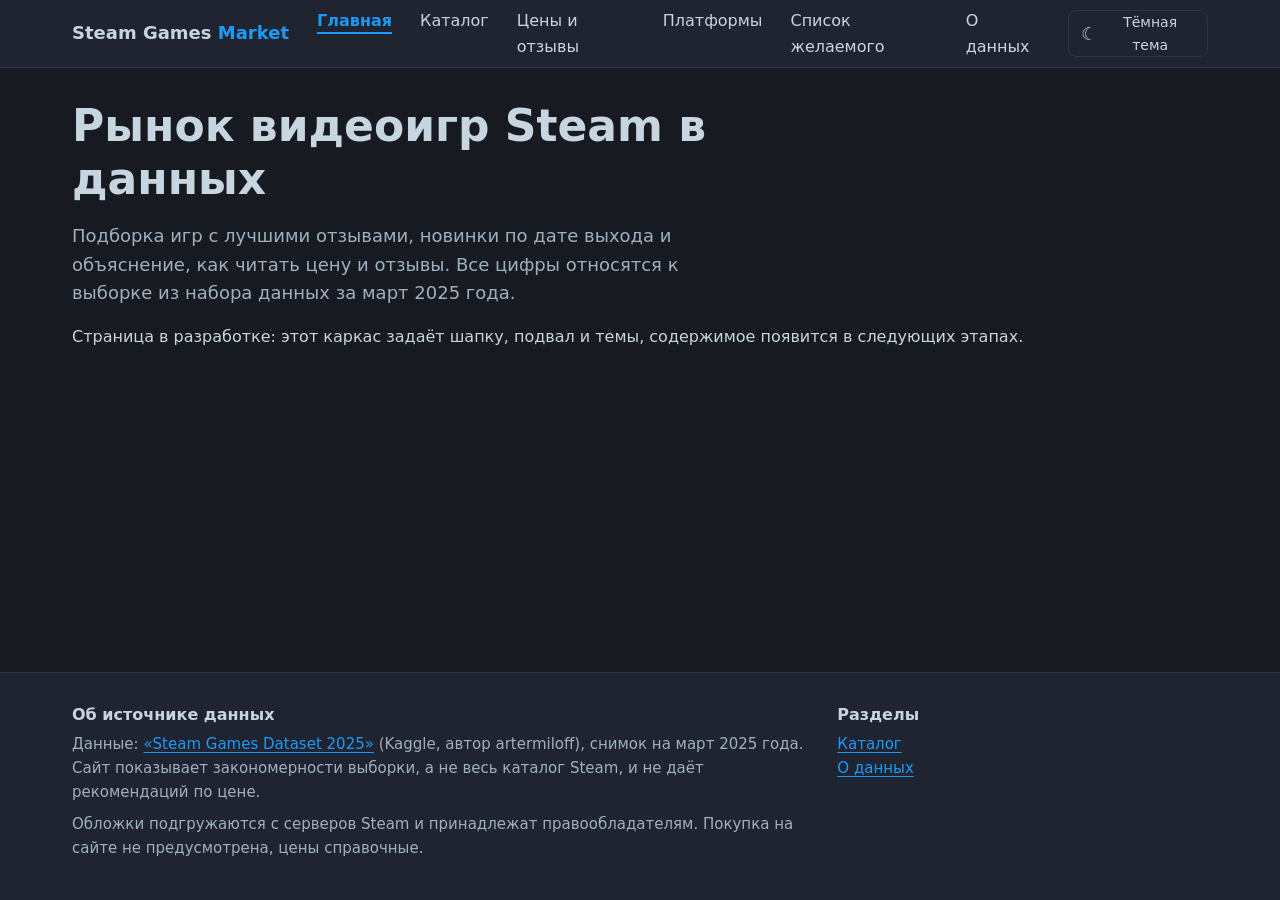
==== index.html @ a1e15bbf "feat(layout): переменные двух тем, шапка, подвал, переключатель темы, 7 страниц-заготовок Co-Authore" ====
<!doctype html>
<html lang="ru" data-theme="dark">
<head>
  <meta charset="utf-8">
  <meta name="viewport" content="width=device-width, initial-scale=1">
  <title>Steam Games Market — рынок видеоигр по выборке данных</title>
  <meta name="description" content="Подборка игр с лучшими отзывами, новинки по дате выхода и объяснение, как читать цену и отзывы. Все цифры относятся к выборке из набора данных за март 2025 года.">
  <script>
    /* тема до отрисовки: без мигания */
    try { var t = localStorage.getItem("theme"); document.documentElement.dataset.theme = t === "light" ? "light" : "dark"; } catch (e) {}
  </script>
  <link rel="stylesheet" href="css/style.css">
  <script type="module" src="js/main.js"></script>
</head>
<body>
  <a class="skip-link" href="#main">Перейти к содержимому</a>

  <header class="header">
    <div class="container header__inner">
      <a class="header__logo" href="index.html">Steam&nbsp;Games&nbsp;<span>Market</span></a>
      <button class="theme-toggle" type="button" data-theme-toggle aria-pressed="false">
        <span class="theme-toggle__icon" aria-hidden="true">☾</span>
        <span class="theme-toggle__label">Тёмная тема</span>
      </button>
      <button class="header__burger" type="button" data-burger aria-expanded="false" aria-controls="site-nav" aria-label="Открыть меню">
        <span class="header__burger-line"></span>
      </button>
      <nav class="header__nav" id="site-nav" aria-label="Основная навигация">
        <ul class="header__list">
          <li><a class="header__link" href="index.html" aria-current="page">Главная</a></li>
          <li><a class="header__link" href="catalog.html">Каталог</a></li>
          <li><a class="header__link" href="prices.html">Цены и отзывы</a></li>
          <li><a class="header__link" href="platforms.html">Платформы</a></li>
          <li><a class="header__link" href="wishlist.html">Список желаемого</a></li>
          <li><a class="header__link" href="about.html">О данных</a></li>
        </ul>
      </nav>
    </div>
  </header>

  <main id="main">
    <section class="intro">
      <div class="container">
        <h1 class="intro__title">Рынок видеоигр Steam в данных</h1>
        <p class="intro__lead">Подборка игр с лучшими отзывами, новинки по дате выхода и объяснение, как читать цену и отзывы. Все цифры относятся к выборке из набора данных за март 2025 года.</p>
        <p>Страница в разработке: этот каркас задаёт шапку, подвал и темы, содержимое появится в следующих этапах.</p>
      </div>
    </section>
  </main>

  <footer class="footer">
    <div class="container footer__inner">
      <div>
        <h2 class="footer__title">Об источнике данных</h2>
        <p class="footer__text">Данные: <a class="footer__link" href="https://www.kaggle.com/datasets/artermiloff/steam-games-dataset" rel="noopener">«Steam Games Dataset 2025»</a> (Kaggle, автор artermiloff), снимок на март 2025 года. Сайт показывает закономерности выборки, а не весь каталог Steam, и не даёт рекомендаций по цене.</p>
        <p class="footer__text">Обложки подгружаются с серверов Steam и принадлежат правообладателям. Покупка на сайте не предусмотрена, цены справочные.</p>
      </div>
      <div>
        <h2 class="footer__title">Разделы</h2>
        <ul class="footer__list">
          <li><a class="footer__link" href="catalog.html">Каталог</a></li>
          <li><a class="footer__link" href="about.html">О данных</a></li>
        </ul>
      </div>
    </div>
  </footer>
</body>
</html>
---- css/style.css ----
/* Единая точка входа стилей. Порядок: переменные → шрифты → база → блоки.
   Все пути относительные (важно для GitHub Pages). Блок подключается одной строкой. */
@import url("variables.css");
@import url("fonts.css");
@import url("base.css");

@import url("../blocks/skip-link/skip-link.css");
@import url("../blocks/container/container.css");
@import url("../blocks/button/button.css");
@import url("../blocks/button/modifiers/button--outline.css");
@import url("../blocks/header/header.css");
@import url("../blocks/header/elements/header__logo.css");
@import url("../blocks/header/elements/header__burger.css");
@import url("../blocks/header/elements/header__nav.css");
@import url("../blocks/header/modifiers/header__nav--open.css");
@import url("../blocks/theme-toggle/theme-toggle.css");
@import url("../blocks/footer/footer.css");
@import url("../blocks/footer/elements/footer__title.css");
@import url("../blocks/footer/elements/footer__text.css");
@import url("../blocks/footer/elements/footer__list.css");
@import url("../blocks/footer/elements/footer__link.css");
@import url("../blocks/intro/intro.css");
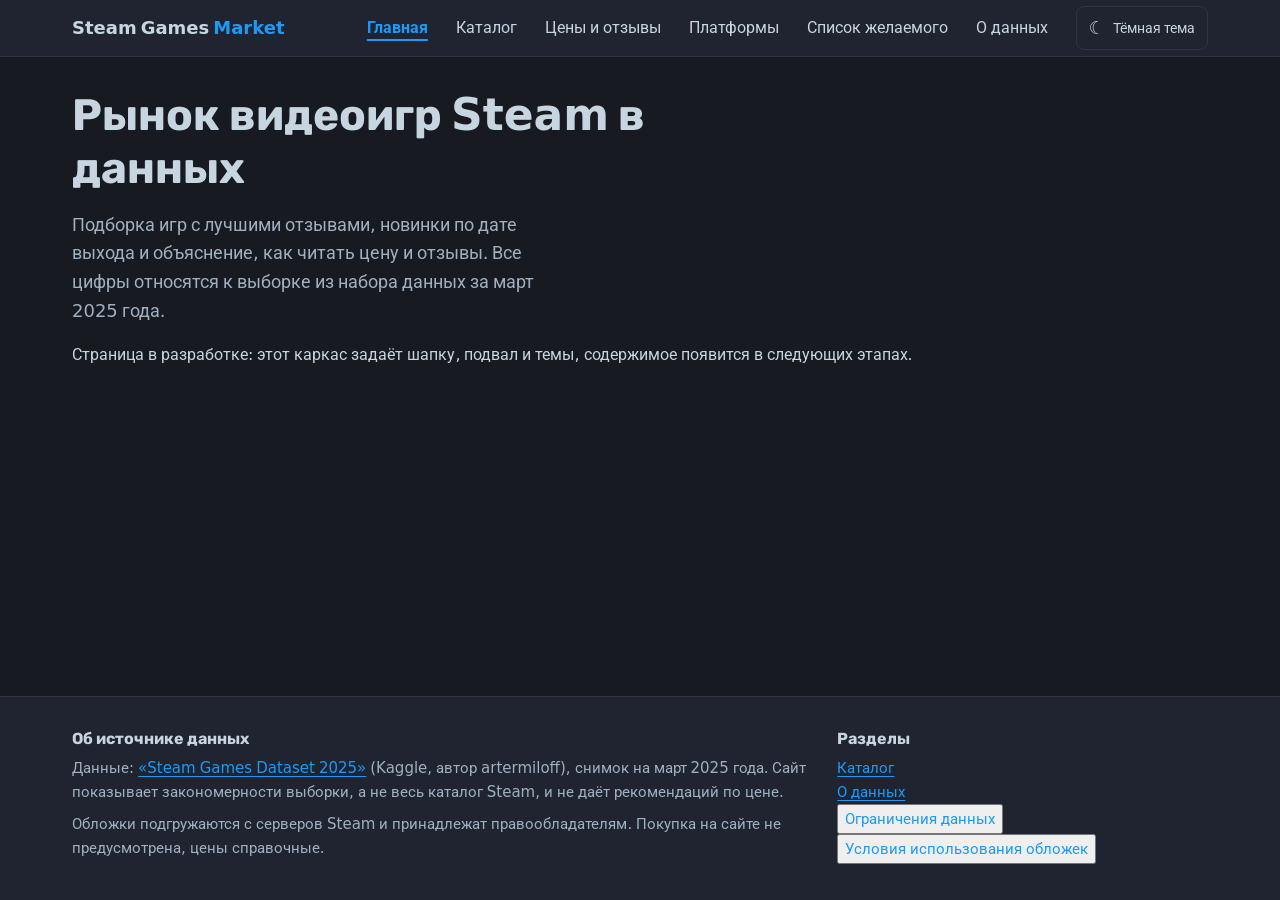
==== commit 1466a313: "feat(game): страница игры по параметру id, скриншоты, похожие игры, выводы по данным Co-Authored-By:" ====
--- a/index.html
+++ b/index.html
@@ -60,6 +60,8 @@
         <ul class="footer__list">
           <li><a class="footer__link" href="catalog.html">Каталог</a></li>
           <li><a class="footer__link" href="about.html">О данных</a></li>
+          <li><button class="footer__link footer__button" type="button" data-modal="limits">Ограничения данных</button></li>
+          <li><button class="footer__link footer__button" type="button" data-modal="covers">Условия использования обложек</button></li>
         </ul>
       </div>
     </div>
--- a/css/style.css
+++ b/css/style.css
@@ -20,3 +20,60 @@
 @import url("../blocks/footer/elements/footer__list.css");
 @import url("../blocks/footer/elements/footer__link.css");
 @import url("../blocks/intro/intro.css");
+@import url("../blocks/visually-hidden/visually-hidden.css");
+@import url("../blocks/field/field.css");
+@import url("../blocks/field/elements/field__label.css");
+@import url("../blocks/field/elements/field__control.css");
+@import url("../blocks/field/elements/field__check.css");
+@import url("../blocks/field/elements/field__row.css");
+@import url("../blocks/field/elements/field__note.css");
+@import url("../blocks/filters/filters.css");
+@import url("../blocks/filters/elements/filters__toggle.css");
+@import url("../blocks/filters/elements/filters__panel.css");
+@import url("../blocks/filters/modifiers/filters__panel--open.css");
+@import url("../blocks/catalog/catalog.css");
+@import url("../blocks/catalog/elements/catalog__toolbar.css");
+@import url("../blocks/catalog/elements/catalog__grid.css");
+@import url("../blocks/catalog/elements/catalog__search.css");
+@import url("../blocks/game-card/game-card.css");
+@import url("../blocks/game-card/elements/game-card__cover.css");
+@import url("../blocks/game-card/elements/game-card__body.css");
+@import url("../blocks/game-card/elements/game-card__title.css");
+@import url("../blocks/game-card/elements/game-card__meta.css");
+@import url("../blocks/game-card/elements/game-card__price.css");
+@import url("../blocks/game-card/elements/game-card__score.css");
+@import url("../blocks/game-card/elements/game-card__badges.css");
+@import url("../blocks/game-card/modifiers/game-card__badge--ru.css");
+@import url("../blocks/game-card/elements/game-card__actions.css");
+@import url("../blocks/pagination/pagination.css");
+@import url("../blocks/pagination/elements/pagination__button.css");
+@import url("../blocks/state/state.css");
+@import url("../blocks/state/modifiers/state--loading.css");
+@import url("../blocks/state/modifiers/state--error.css");
+@import url("../blocks/tip/tip.css");
+@import url("../blocks/cta/cta.css");
+@import url("../blocks/text/text.css");
+@import url("../blocks/modal/modal.css");
+@import url("../blocks/modal/modifiers/modal--wide.css");
+@import url("../blocks/modal/elements/modal__head.css");
+@import url("../blocks/modal/elements/modal__close.css");
+@import url("../blocks/modal/elements/modal__cover.css");
+@import url("../blocks/modal/elements/modal__facts.css");
+@import url("../blocks/game-hero/game-hero.css");
+@import url("../blocks/game-hero/elements/game-hero__cover.css");
+@import url("../blocks/game-hero/elements/game-hero__title.css");
+@import url("../blocks/game-hero/elements/game-hero__price.css");
+@import url("../blocks/game-hero/elements/game-hero__meta.css");
+@import url("../blocks/gallery/gallery.css");
+@import url("../blocks/gallery/elements/gallery__item.css");
+@import url("../blocks/badge-list/badge-list.css");
+@import url("../blocks/badge-list/elements/badge-list__item.css");
+@import url("../blocks/badge-list/modifiers/badge-list__item--ru.css");
+@import url("../blocks/score/score.css");
+@import url("../blocks/score/elements/score__value.css");
+@import url("../blocks/score/elements/score__bar.css");
+@import url("../blocks/game-card/elements/game-card__quick.css");
+@import url("../blocks/footer/elements/footer__button.css");
+@import url("../blocks/tip/elements/tip__button.css");
+@import url("../blocks/text/elements/text__list.css");
+@import url("../blocks/game-block/game-block.css");
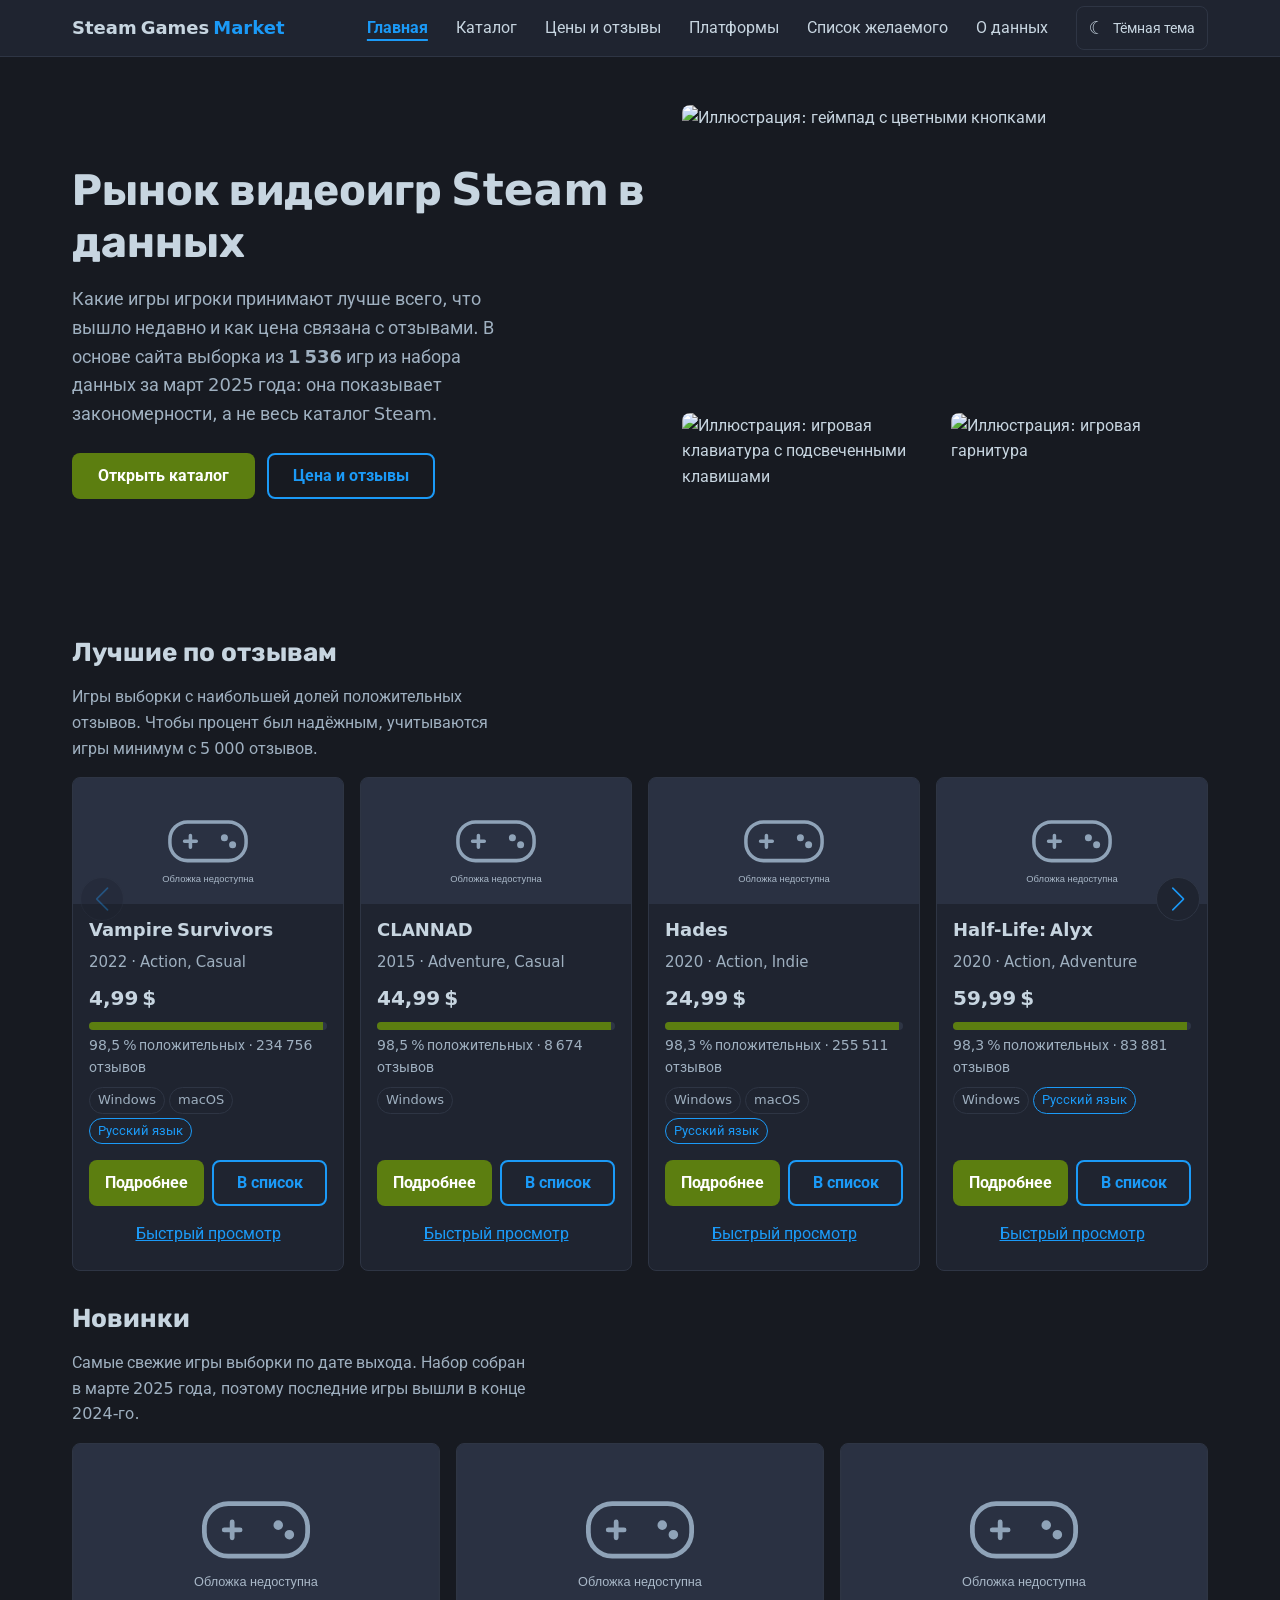
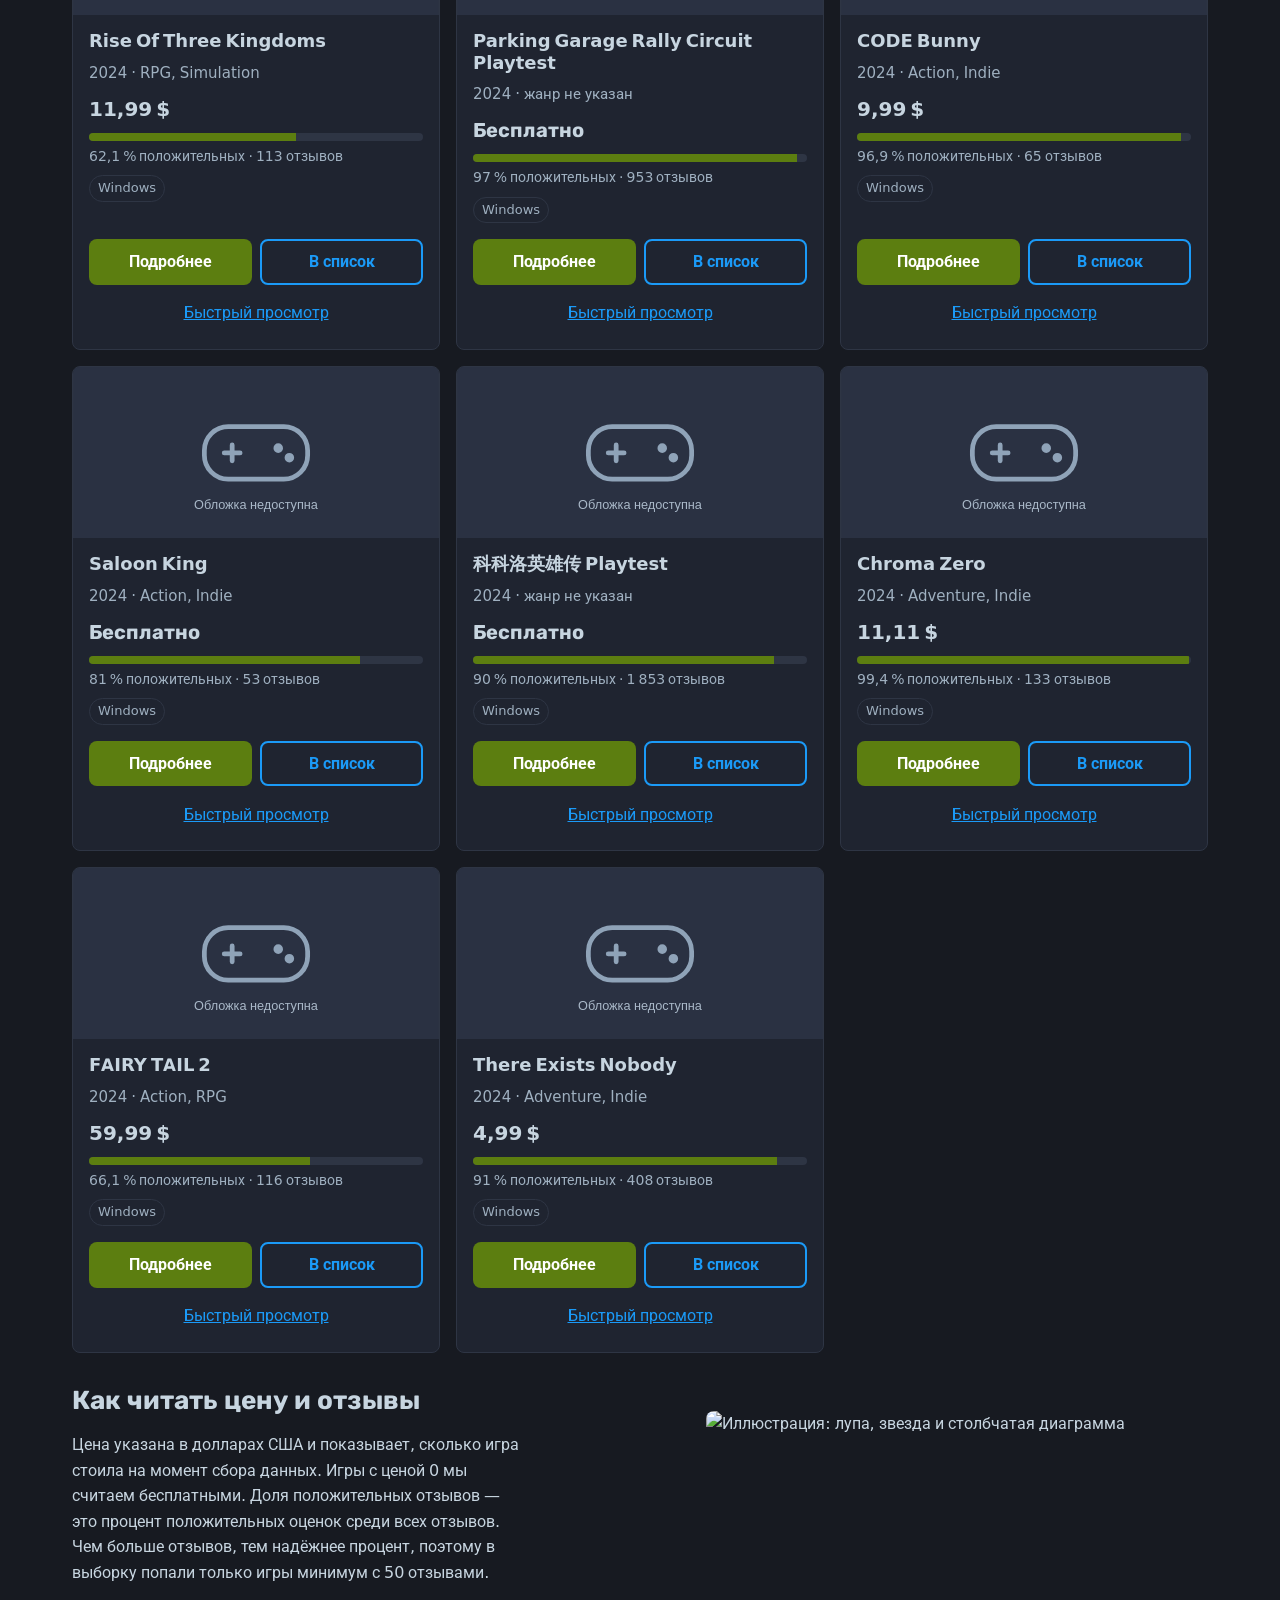
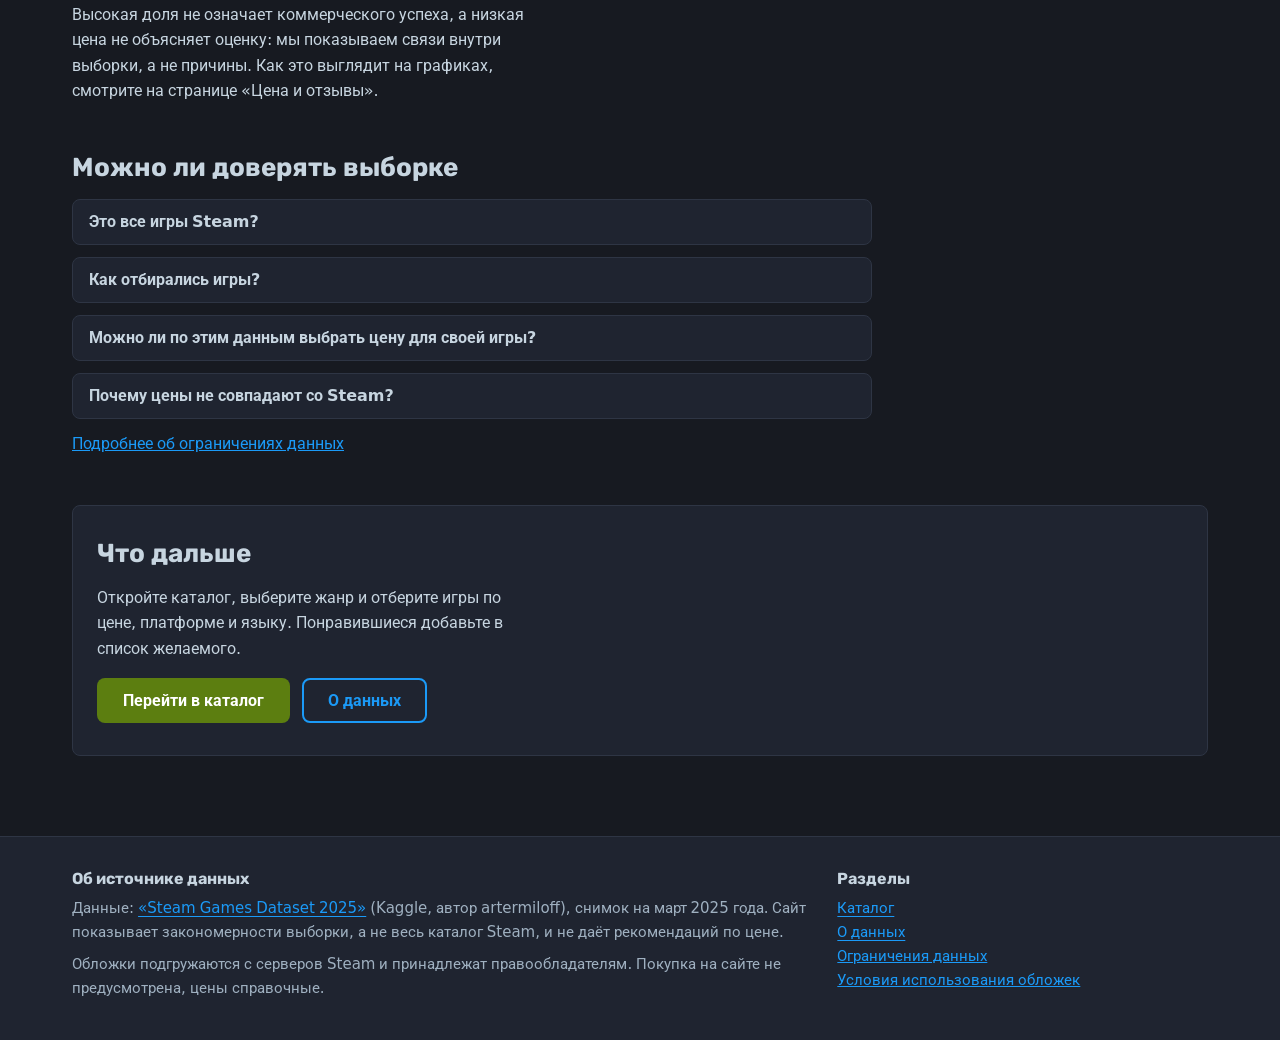
==== commit acc066c4: "feat(home): главная — витрины, слайдер Swiper, текст, вопросы и ответы Co-Authored-By: Claude Sonnet" ====
--- a/index.html
+++ b/index.html
@@ -9,7 +9,9 @@
     /* тема до отрисовки: без мигания */
     try { var t = localStorage.getItem("theme"); document.documentElement.dataset.theme = t === "light" ? "light" : "dark"; } catch (e) {}
   </script>
+  <link rel="stylesheet" href="https://cdn.jsdelivr.net/npm/swiper@11.1.14/swiper-bundle.min.css">
   <link rel="stylesheet" href="css/style.css">
+  <script defer src="https://cdn.jsdelivr.net/npm/swiper@11.1.14/swiper-bundle.min.js"></script>
   <script type="module" src="js/main.js"></script>
 </head>
 <body>
@@ -38,12 +40,84 @@
     </div>
   </header>
 
-  <main id="main">
-    <section class="intro">
-      <div class="container">
-        <h1 class="intro__title">Рынок видеоигр Steam в данных</h1>
-        <p class="intro__lead">Подборка игр с лучшими отзывами, новинки по дате выхода и объяснение, как читать цену и отзывы. Все цифры относятся к выборке из набора данных за март 2025 года.</p>
-        <p>Страница в разработке: этот каркас задаёт шапку, подвал и темы, содержимое появится в следующих этапах.</p>
+  <main id="main" data-home>
+    <section class="hero container" aria-labelledby="home-title">
+      <div class="hero__text">
+        <h1 class="hero__title" id="home-title">Рынок видеоигр Steam в данных</h1>
+        <p class="hero__lead">Какие игры игроки принимают лучше всего, что вышло недавно и как цена связана с отзывами. В основе сайта выборка из <strong data-total>…</strong> игр из набора данных за март 2025 года: она показывает закономерности, а не весь каталог Steam.</p>
+        <div class="cta__actions">
+          <a class="button" href="catalog.html">Открыть каталог</a>
+          <a class="button button--outline" href="prices.html">Цена и отзывы</a>
+        </div>
+      </div>
+      <div class="hero__collage">
+        <img class="illustration hero__pic hero__pic--main" src="images/illustration-hero1-960.webp" srcset="images/illustration-hero1-480.webp 480w, images/illustration-hero1-960.webp 960w" sizes="(min-width: 1024px) 380px, 100vw" width="960" height="540" alt="Иллюстрация: геймпад с цветными кнопками">
+        <img class="illustration hero__pic hero__pic--a" src="images/illustration-hero2-960.webp" srcset="images/illustration-hero2-480.webp 480w, images/illustration-hero2-960.webp 960w" sizes="(min-width: 1024px) 200px, 50vw" width="960" height="540" alt="Иллюстрация: игровая клавиатура с подсвеченными клавишами" loading="lazy">
+        <img class="illustration hero__pic hero__pic--b" src="images/illustration-hero3-960.webp" srcset="images/illustration-hero3-480.webp 480w, images/illustration-hero3-960.webp 960w" sizes="(min-width: 1024px) 200px, 50vw" width="960" height="540" alt="Иллюстрация: игровая гарнитура" loading="lazy">
+      </div>
+    </section>
+
+    <div class="container">
+      <div class="state" data-status hidden></div>
+      <p class="visually-hidden" role="status" data-live></p>
+    </div>
+
+    <section class="container game-block" aria-labelledby="best-title">
+      <h2 id="best-title">Лучшие по отзывам</h2>
+      <p class="text__lead">Игры выборки с наибольшей долей положительных отзывов. Чтобы процент был надёжным, учитываются игры минимум с 5 000 отзывов.</p>
+      <div class="slider" data-slider>
+        <ul class="slider__track" data-best></ul>
+        <button class="swiper-button-prev" type="button" aria-label="Предыдущие игры"></button>
+        <button class="swiper-button-next" type="button" aria-label="Следующие игры"></button>
+      </div>
+    </section>
+
+    <section class="container game-block" aria-labelledby="new-title">
+      <h2 id="new-title">Новинки</h2>
+      <p class="text__lead">Самые свежие игры выборки по дате выхода. Набор собран в марте 2025 года, поэтому последние игры вышли в конце 2024-го.</p>
+      <ul class="catalog__grid" data-new></ul>
+    </section>
+
+    <section class="container game-block split" aria-labelledby="read-title">
+      <div class="text">
+        <h2 id="read-title">Как читать цену и отзывы</h2>
+        <p>Цена указана в долларах США и показывает, сколько игра стоила на момент сбора данных. Игры с ценой 0 мы считаем бесплатными. Доля положительных отзывов — это процент положительных оценок среди всех отзывов. Чем больше отзывов, тем надёжнее процент, поэтому в выборку попали только игры минимум с 50 отзывами.</p>
+        <p>Высокая доля не означает коммерческого успеха, а низкая цена не объясняет оценку: мы показываем связи внутри выборки, а не причины. Как это выглядит на графиках, смотрите на странице «Цена и отзывы».</p>
+      </div>
+      <img class="illustration" src="images/illustration-reading-960.webp" srcset="images/illustration-reading-480.webp 480w, images/illustration-reading-960.webp 960w" sizes="(min-width: 1024px) 400px, 100vw" width="960" height="540" alt="Иллюстрация: лупа, звезда и столбчатая диаграмма" loading="lazy">
+    </section>
+
+    <section class="container game-block" aria-labelledby="faq-title">
+      <h2 id="faq-title">Можно ли доверять выборке</h2>
+      <div class="faq">
+        <details class="faq__item">
+          <summary class="faq__question">Это все игры Steam?</summary>
+          <p class="faq__answer">Нет. Набор данных за март 2025 года содержит почти 95 тысяч записей, а на сайте показана выборка примерно из полутора тысяч игр. Она описывает закономерности внутри себя и не заменяет полный каталог магазина.</p>
+        </details>
+        <details class="faq__item">
+          <summary class="faq__question">Как отбирались игры?</summary>
+          <p class="faq__answer">Мы оставили игры минимум с 50 отзывами, убрали игры 18+ и игры с тегами для взрослых и взяли их примерно поровну по годам выхода с 2009 по 2024 и по ценовым диапазонам. Поэтому в выборке много малоизвестных игр, а не только самые популярные.</p>
+        </details>
+        <details class="faq__item">
+          <summary class="faq__question">Можно ли по этим данным выбрать цену для своей игры?</summary>
+          <p class="faq__answer">Нет. Сайт показывает, как цена и отзывы связаны в выборке, но связь не означает причину, и конкретную цену он не рекомендует.</p>
+        </details>
+        <details class="faq__item">
+          <summary class="faq__question">Почему цены не совпадают со Steam?</summary>
+          <p class="faq__answer">Данные собраны в марте 2025 года, а цены и скидки в Steam меняются и зависят от региона. Цифры на сайте справочные, купить игру здесь нельзя.</p>
+        </details>
+        <p><button class="tip__button" type="button" data-modal="limits">Подробнее об ограничениях данных</button></p>
+      </div>
+    </section>
+
+    <section class="container">
+      <div class="cta">
+        <h2>Что дальше</h2>
+        <p class="cta__text">Откройте каталог, выберите жанр и отберите игры по цене, платформе и языку. Понравившиеся добавьте в список желаемого.</p>
+        <div class="cta__actions">
+          <a class="button" href="catalog.html">Перейти в каталог</a>
+          <a class="button button--outline" href="about.html">О данных</a>
+        </div>
       </div>
     </section>
   </main>
--- a/css/style.css
+++ b/css/style.css
@@ -77,3 +77,29 @@
 @import url("../blocks/tip/elements/tip__button.css");
 @import url("../blocks/text/elements/text__list.css");
 @import url("../blocks/game-block/game-block.css");
+@import url("../blocks/chart/chart.css");
+@import url("../blocks/chart/elements/chart__title.css");
+@import url("../blocks/chart/elements/chart__canvas-box.css");
+@import url("../blocks/chart/elements/chart__caption.css");
+@import url("../blocks/chart/elements/chart__details.css");
+@import url("../blocks/data-table/data-table.css");
+@import url("../blocks/observations/observations.css");
+@import url("../blocks/observations/elements/observations__item.css");
+@import url("../blocks/illustration/illustration.css");
+@import url("../blocks/intro/modifiers/intro--split.css");
+@import url("../blocks/text/elements/text__lead.css");
+@import url("../blocks/hero/hero.css");
+@import url("../blocks/hero/elements/hero__title.css");
+@import url("../blocks/hero/elements/hero__collage.css");
+@import url("../blocks/slider/slider.css");
+@import url("../blocks/slider/modifiers/slider--plain.css");
+@import url("../blocks/faq/faq.css");
+@import url("../blocks/faq/elements/faq__item.css");
+@import url("../blocks/split/split.css");
+@import url("../blocks/wish-list/wish-list.css");
+@import url("../blocks/wish-item/wish-item.css");
+@import url("../blocks/wish-item/elements/wish-item__cover.css");
+@import url("../blocks/wish-item/elements/wish-item__title.css");
+@import url("../blocks/wish-item/elements/wish-item__fields.css");
+@import url("../blocks/calc/calc.css");
+@import url("../blocks/modal/elements/modal__total.css");
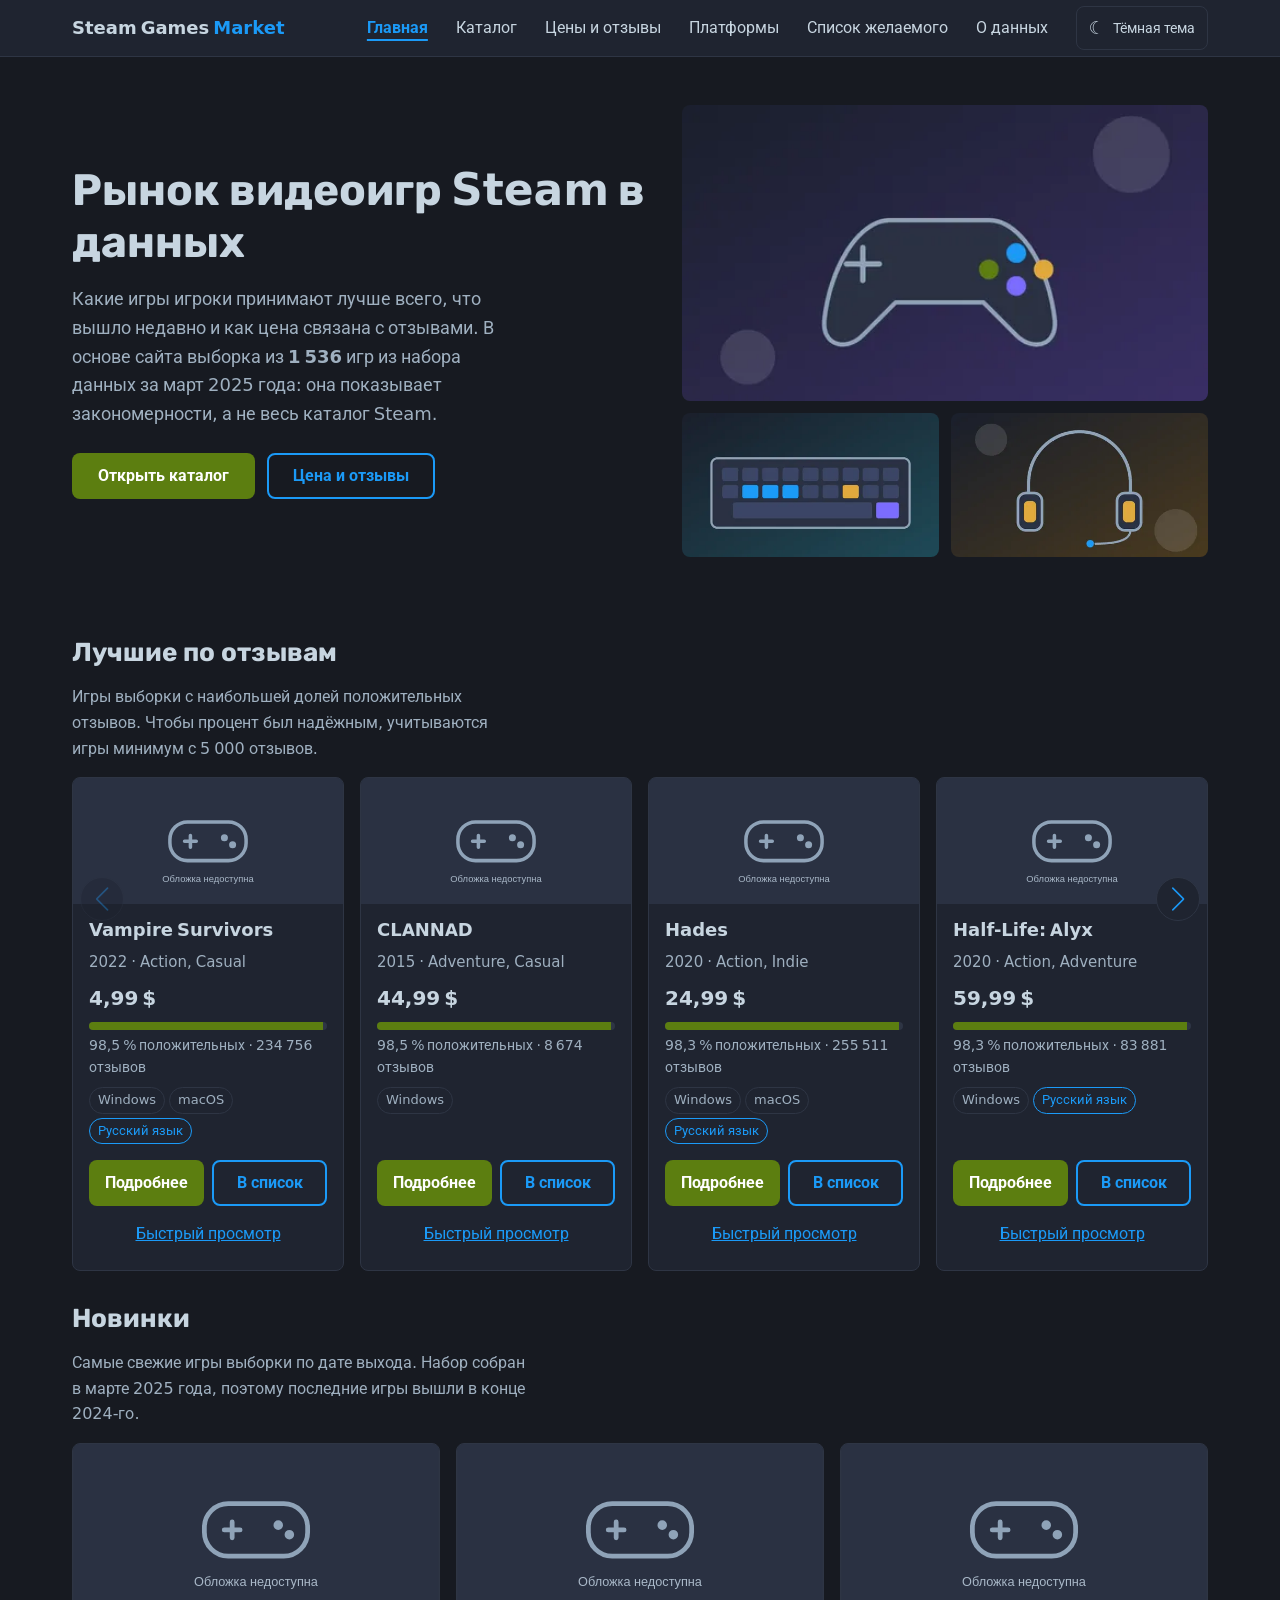
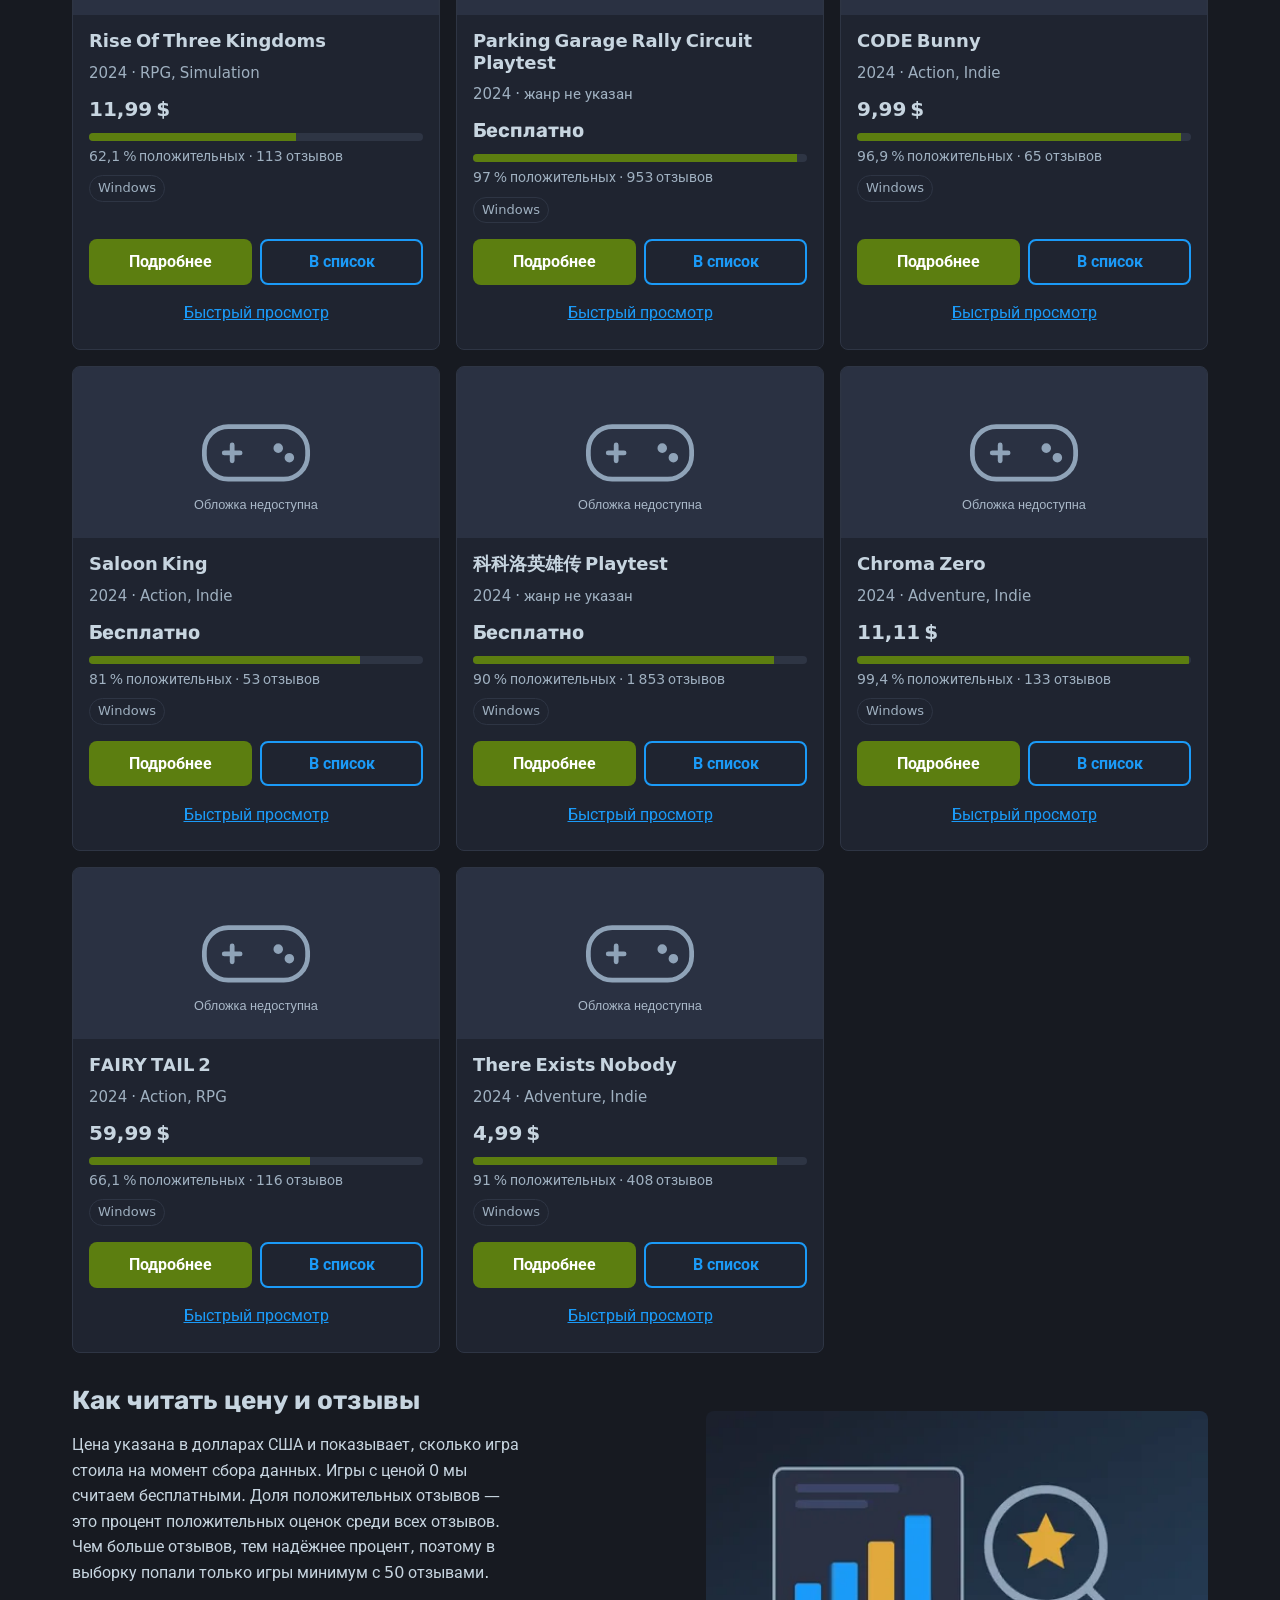
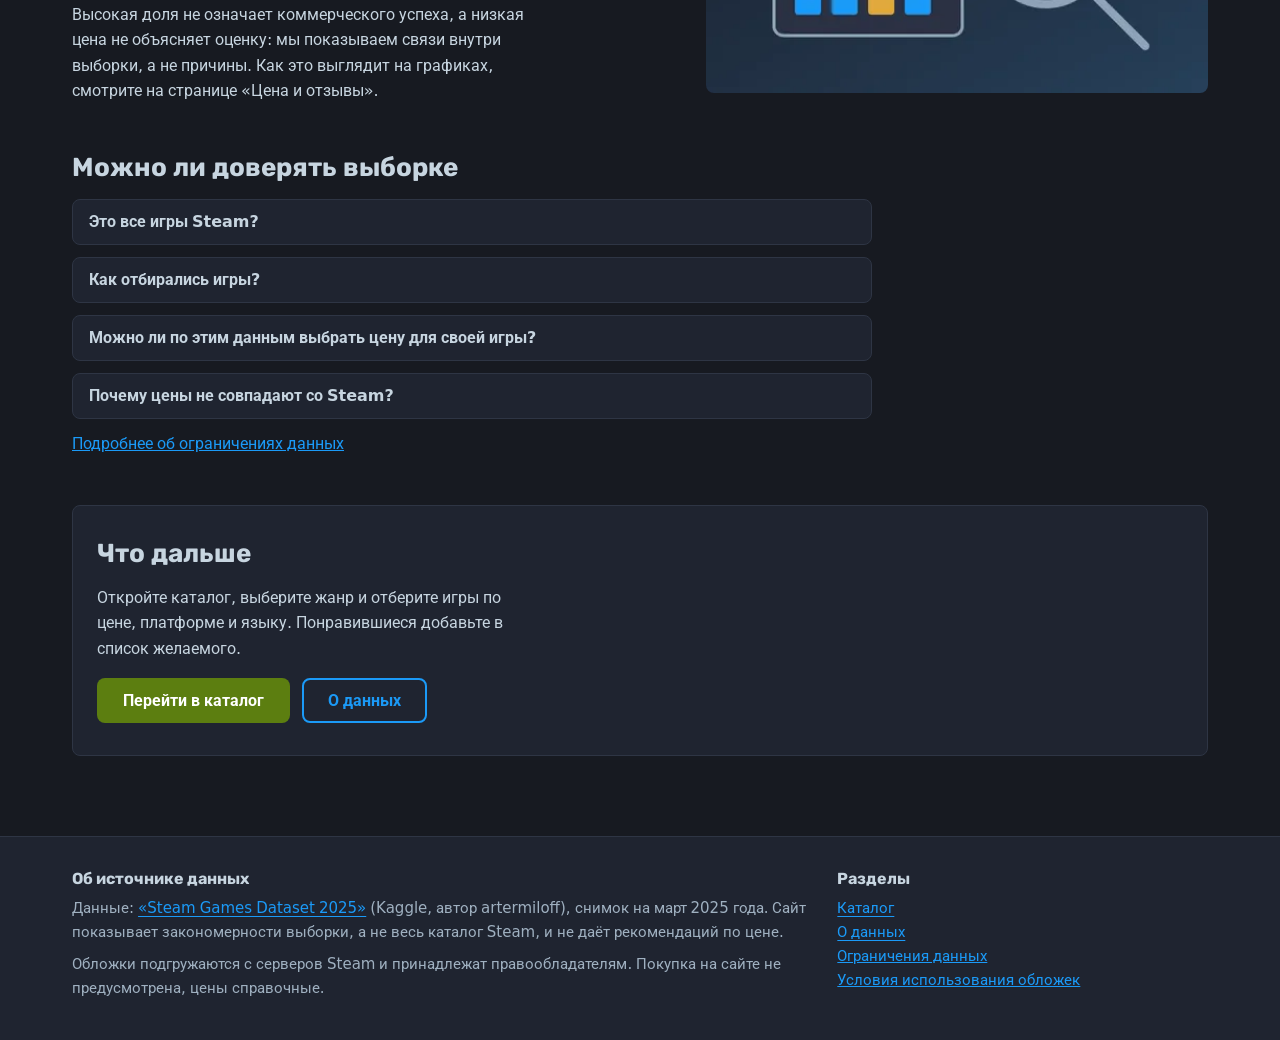
==== commit 7a32ff3b: "feat(pages): иллюстрации на каталоге, карточке, списке желаемого и «О данных»; авторство в README Co" ====
--- a/index.html
+++ b/index.html
@@ -10,6 +10,7 @@
     try { var t = localStorage.getItem("theme"); document.documentElement.dataset.theme = t === "light" ? "light" : "dark"; } catch (e) {}
   </script>
   <link rel="stylesheet" href="https://cdn.jsdelivr.net/npm/swiper@11.1.14/swiper-bundle.min.css">
+  <link rel="icon" href="images/favicon.svg" type="image/svg+xml">
   <link rel="stylesheet" href="css/style.css">
   <script defer src="https://cdn.jsdelivr.net/npm/swiper@11.1.14/swiper-bundle.min.js"></script>
   <script type="module" src="js/main.js"></script>
--- a/css/style.css
+++ b/css/style.css
@@ -103,3 +103,6 @@
 @import url("../blocks/wish-item/elements/wish-item__fields.css");
 @import url("../blocks/calc/calc.css");
 @import url("../blocks/modal/elements/modal__total.css");
+@import url("../blocks/definition-list/definition-list.css");
+@import url("../blocks/definition-list/elements/definition-list__item.css");
+@import url("../blocks/spec-table/spec-table.css");
